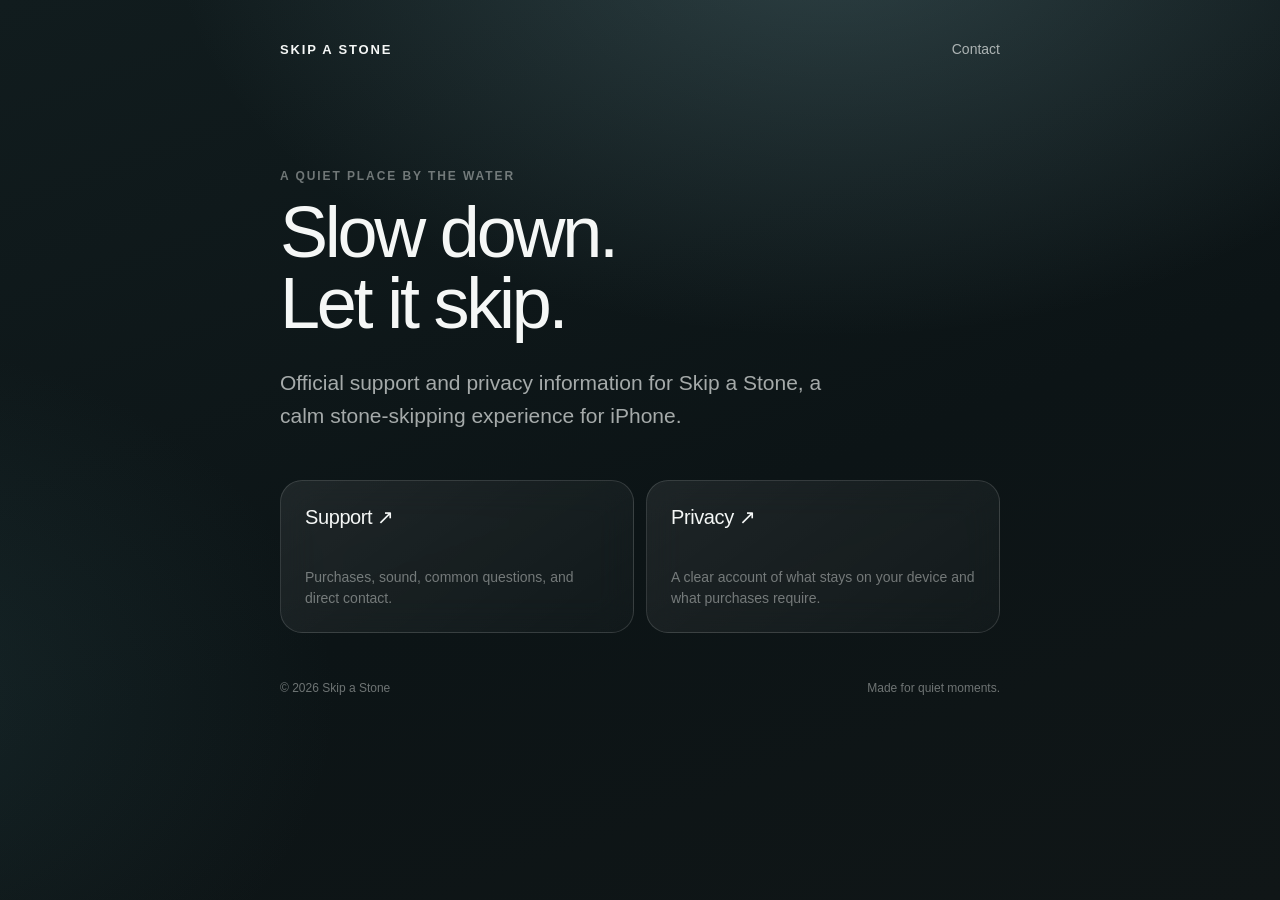
==== index.html @ 77d63cae "Publish support and privacy site" ====
<!doctype html>
<html lang="en">
<head>
  <meta charset="utf-8">
  <meta name="viewport" content="width=device-width, initial-scale=1">
  <meta name="theme-color" content="#0d1517">
  <meta name="description" content="Support and privacy information for Skip a Stone.">
  <title>Skip a Stone — Support</title>
  <link rel="icon" href="./public/favicon.svg" type="image/svg+xml">
  <link rel="stylesheet" href="./styles.css">
</head>
<body>
  <main class="shell">
    <nav class="nav" aria-label="Primary navigation">
      <a class="brand" href="./">Skip a Stone</a>
      <a class="nav-link" href="mailto:jeffbloom168@gmail.com">Contact</a>
    </nav>

    <p class="eyebrow">A quiet place by the water</p>
    <h1>Slow down.<br>Let it skip.</h1>
    <p class="lead">Official support and privacy information for Skip a Stone, a calm stone-skipping experience for iPhone.</p>

    <div class="links">
      <a class="link-card" href="./support/">
        <span class="link-title">Support ↗</span>
        <span class="link-copy">Purchases, sound, common questions, and direct contact.</span>
      </a>
      <a class="link-card" href="./privacy/">
        <span class="link-title">Privacy ↗</span>
        <span class="link-copy">A clear account of what stays on your device and what purchases require.</span>
      </a>
    </div>

    <footer>
      <span>© 2026 Skip a Stone</span>
      <span>Made for quiet moments.</span>
    </footer>
  </main>
</body>
</html>
---- styles.css ----
:root {
  color-scheme: dark;
  --ink: #f5f7f6;
  --muted: rgba(245, 247, 246, 0.66);
  --faint: rgba(245, 247, 246, 0.42);
  --line: rgba(245, 247, 246, 0.14);
  --max: 720px;
}

* { box-sizing: border-box; }

html { min-height: 100%; background: #0d1517; }

body {
  min-height: 100vh;
  margin: 0;
  color: var(--ink);
  font-family: -apple-system, BlinkMacSystemFont, "SF Pro Text", "Helvetica Neue", Arial, sans-serif;
  background:
    radial-gradient(1000px 620px at 65% -8%, rgba(113, 153, 160, 0.31), transparent 66%),
    radial-gradient(700px 520px at -12% 78%, rgba(57, 99, 103, 0.22), transparent 70%),
    linear-gradient(160deg, #111c1e 0%, #0c1416 56%, #101617 100%);
  -webkit-font-smoothing: antialiased;
}

body::before {
  content: "";
  position: fixed;
  inset: 0;
  pointer-events: none;
  opacity: 0.3;
  background-image: linear-gradient(115deg, transparent 0 48%, rgba(255,255,255,.025) 49%, transparent 50% 100%);
  background-size: 34px 34px;
  mask-image: linear-gradient(to bottom, black, transparent 62%);
}

a { color: inherit; }

.shell {
  width: min(calc(100% - 40px), var(--max));
  margin: 0 auto;
  padding: 28px 0 56px;
}

.nav {
  display: flex;
  align-items: center;
  justify-content: space-between;
  min-height: 42px;
  margin-bottom: clamp(52px, 11vh, 112px);
}

.brand {
  font-size: 13px;
  font-weight: 650;
  letter-spacing: 0.14em;
  text-decoration: none;
  text-transform: uppercase;
}

.nav-link {
  color: var(--muted);
  font-size: 14px;
  text-decoration: none;
  transition: color 160ms ease;
}

.nav-link:hover, .nav-link:focus-visible { color: var(--ink); }

.eyebrow {
  margin: 0 0 14px;
  color: var(--faint);
  font-size: 12px;
  font-weight: 600;
  letter-spacing: 0.16em;
  text-transform: uppercase;
}

h1 {
  max-width: 640px;
  margin: 0;
  font-size: clamp(42px, 9vw, 72px);
  font-weight: 250;
  letter-spacing: -0.045em;
  line-height: 0.98;
}

.lead {
  max-width: 590px;
  margin: 28px 0 0;
  color: var(--muted);
  font-size: clamp(18px, 3vw, 21px);
  line-height: 1.58;
}

.links {
  display: grid;
  grid-template-columns: repeat(2, minmax(0, 1fr));
  gap: 12px;
  margin-top: 48px;
}

.link-card {
  min-height: 150px;
  padding: 24px;
  border: 1px solid var(--line);
  border-radius: 22px;
  background: linear-gradient(145deg, rgba(255,255,255,.075), rgba(255,255,255,.025));
  text-decoration: none;
  backdrop-filter: blur(18px);
  transition: transform 180ms ease, border-color 180ms ease, background 180ms ease;
}

.link-card:hover, .link-card:focus-visible {
  transform: translateY(-2px);
  border-color: rgba(245,247,246,.28);
  background: linear-gradient(145deg, rgba(255,255,255,.105), rgba(255,255,255,.035));
}

.link-card span { display: block; }
.link-title { font-size: 20px; letter-spacing: -0.02em; }
.link-copy { margin-top: 38px; color: var(--faint); font-size: 14px; line-height: 1.45; }

.document h1 { font-size: clamp(40px, 8vw, 64px); }
.document .lead { margin-bottom: 56px; }

.section {
  padding: 30px 0;
  border-top: 1px solid var(--line);
}

.section h2 {
  margin: 0 0 13px;
  font-size: 19px;
  font-weight: 570;
  letter-spacing: -0.015em;
}

.section p, .section li {
  color: var(--muted);
  font-size: 16px;
  line-height: 1.72;
}

.section p { margin: 0; }
.section p + p { margin-top: 14px; }
.section ul { margin: 0; padding-left: 20px; }
.section li + li { margin-top: 8px; }
.section a { text-decoration-color: rgba(245,247,246,.35); text-underline-offset: 3px; }

.contact {
  display: inline-flex;
  align-items: center;
  margin-top: 20px;
  padding: 12px 18px;
  border: 1px solid rgba(245,247,246,.24);
  border-radius: 999px;
  color: var(--ink);
  font-size: 15px;
  text-decoration: none;
}

.contact:hover, .contact:focus-visible { background: rgba(255,255,255,.08); }

footer {
  display: flex;
  justify-content: space-between;
  gap: 20px;
  padding-top: 48px;
  color: var(--faint);
  font-size: 12px;
}

@media (max-width: 560px) {
  .shell { width: min(calc(100% - 32px), var(--max)); padding-top: 18px; }
  .nav { margin-bottom: 54px; }
  .links { grid-template-columns: 1fr; }
  .link-card { min-height: 128px; }
  .link-copy { margin-top: 24px; }
  footer { flex-direction: column; }
}

@media (prefers-reduced-motion: reduce) {
  *, *::before, *::after { scroll-behavior: auto !important; transition: none !important; }
}
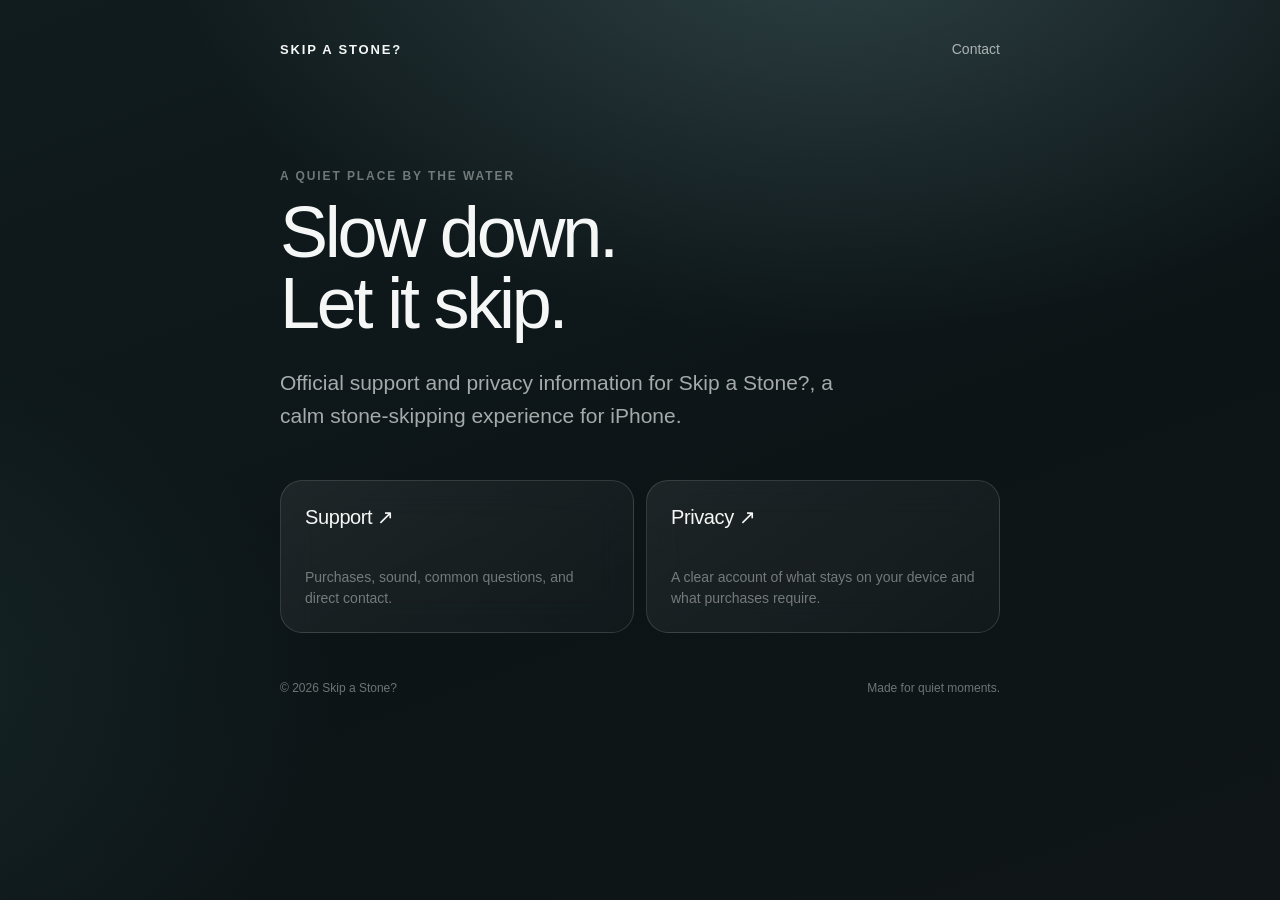
==== commit 35f2ba7e: "Align support site with final app name" ====
--- a/index.html
+++ b/index.html
@@ -4,21 +4,21 @@
   <meta charset="utf-8">
   <meta name="viewport" content="width=device-width, initial-scale=1">
   <meta name="theme-color" content="#0d1517">
-  <meta name="description" content="Support and privacy information for Skip a Stone.">
-  <title>Skip a Stone — Support</title>
+  <meta name="description" content="Support and privacy information for Skip a Stone?">
+  <title>Skip a Stone? — Support</title>
   <link rel="icon" href="./public/favicon.svg" type="image/svg+xml">
   <link rel="stylesheet" href="./styles.css">
 </head>
 <body>
   <main class="shell">
     <nav class="nav" aria-label="Primary navigation">
-      <a class="brand" href="./">Skip a Stone</a>
+      <a class="brand" href="./">Skip a Stone?</a>
       <a class="nav-link" href="mailto:jeffbloom168@gmail.com">Contact</a>
     </nav>
 
     <p class="eyebrow">A quiet place by the water</p>
     <h1>Slow down.<br>Let it skip.</h1>
-    <p class="lead">Official support and privacy information for Skip a Stone, a calm stone-skipping experience for iPhone.</p>
+    <p class="lead">Official support and privacy information for Skip a Stone?, a calm stone-skipping experience for iPhone.</p>
 
     <div class="links">
       <a class="link-card" href="./support/">
@@ -32,7 +32,7 @@
     </div>
 
     <footer>
-      <span>© 2026 Skip a Stone</span>
+      <span>© 2026 Skip a Stone?</span>
       <span>Made for quiet moments.</span>
     </footer>
   </main>
